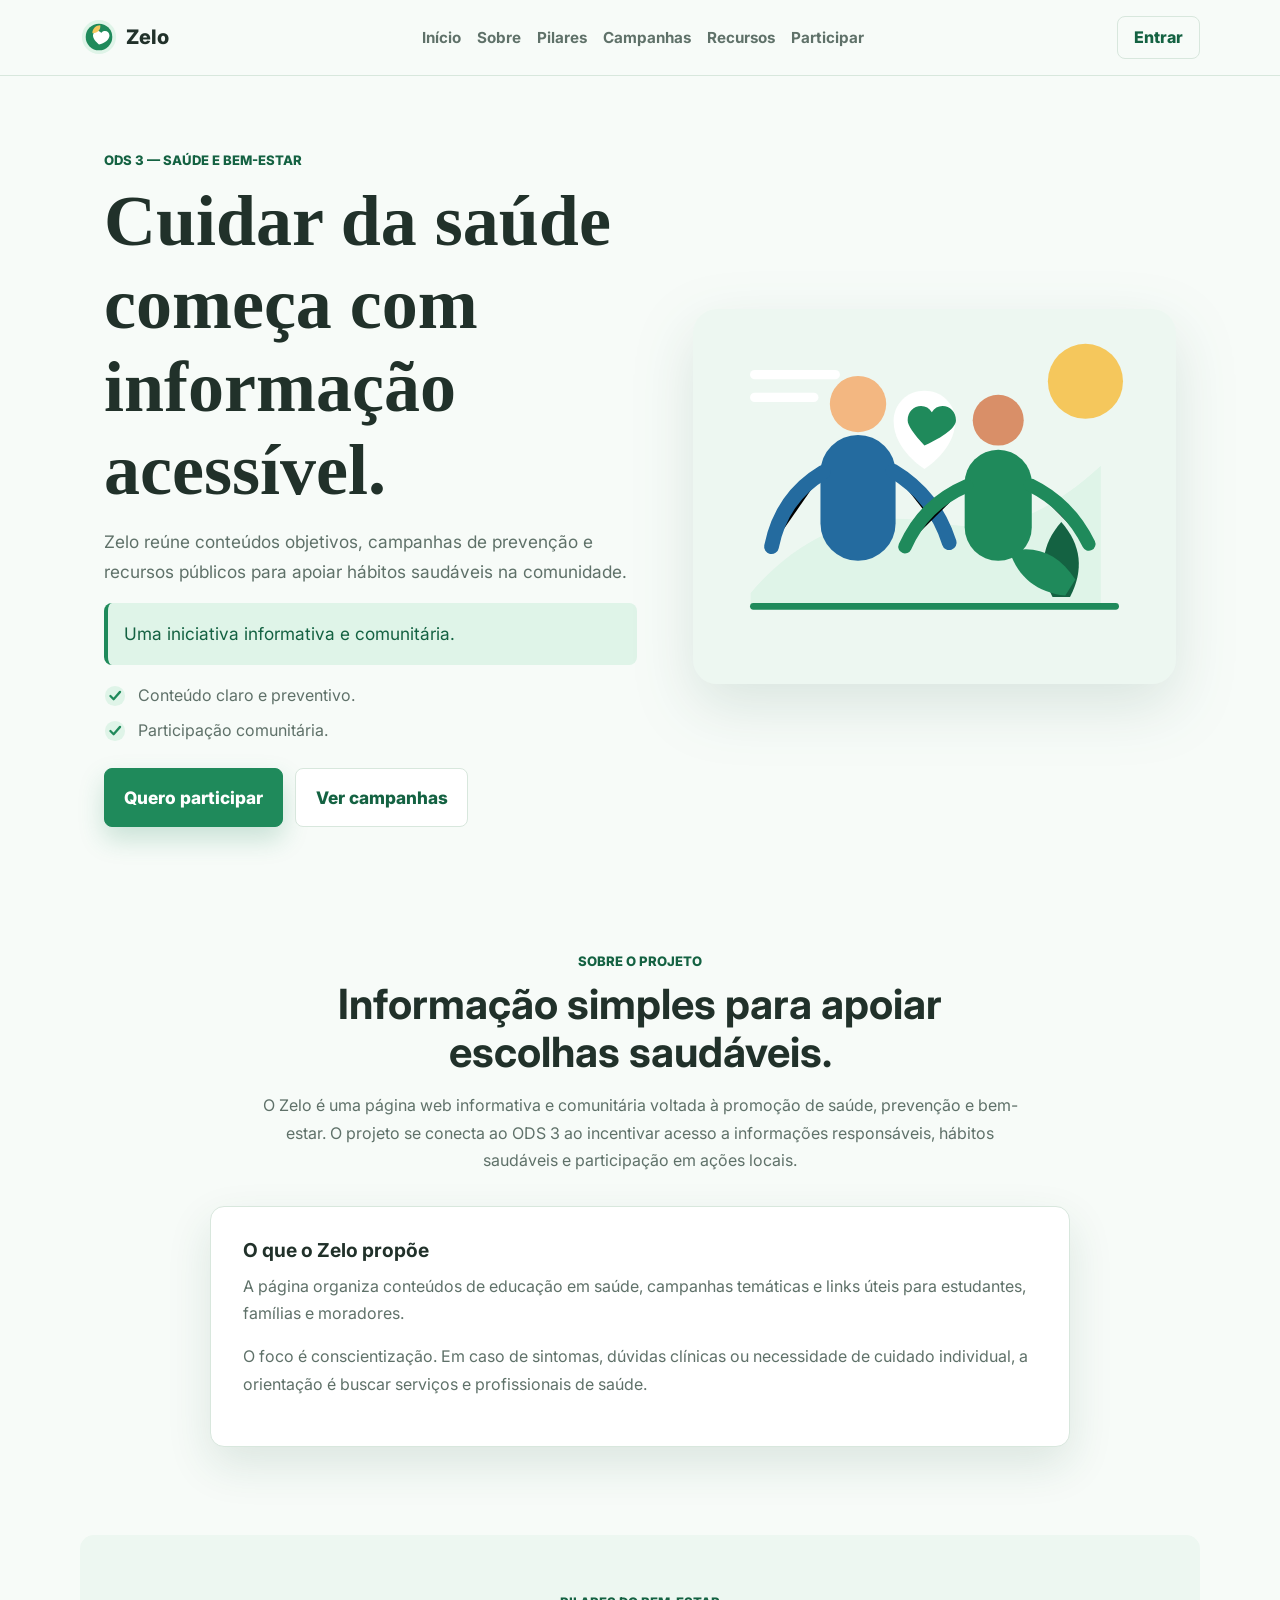
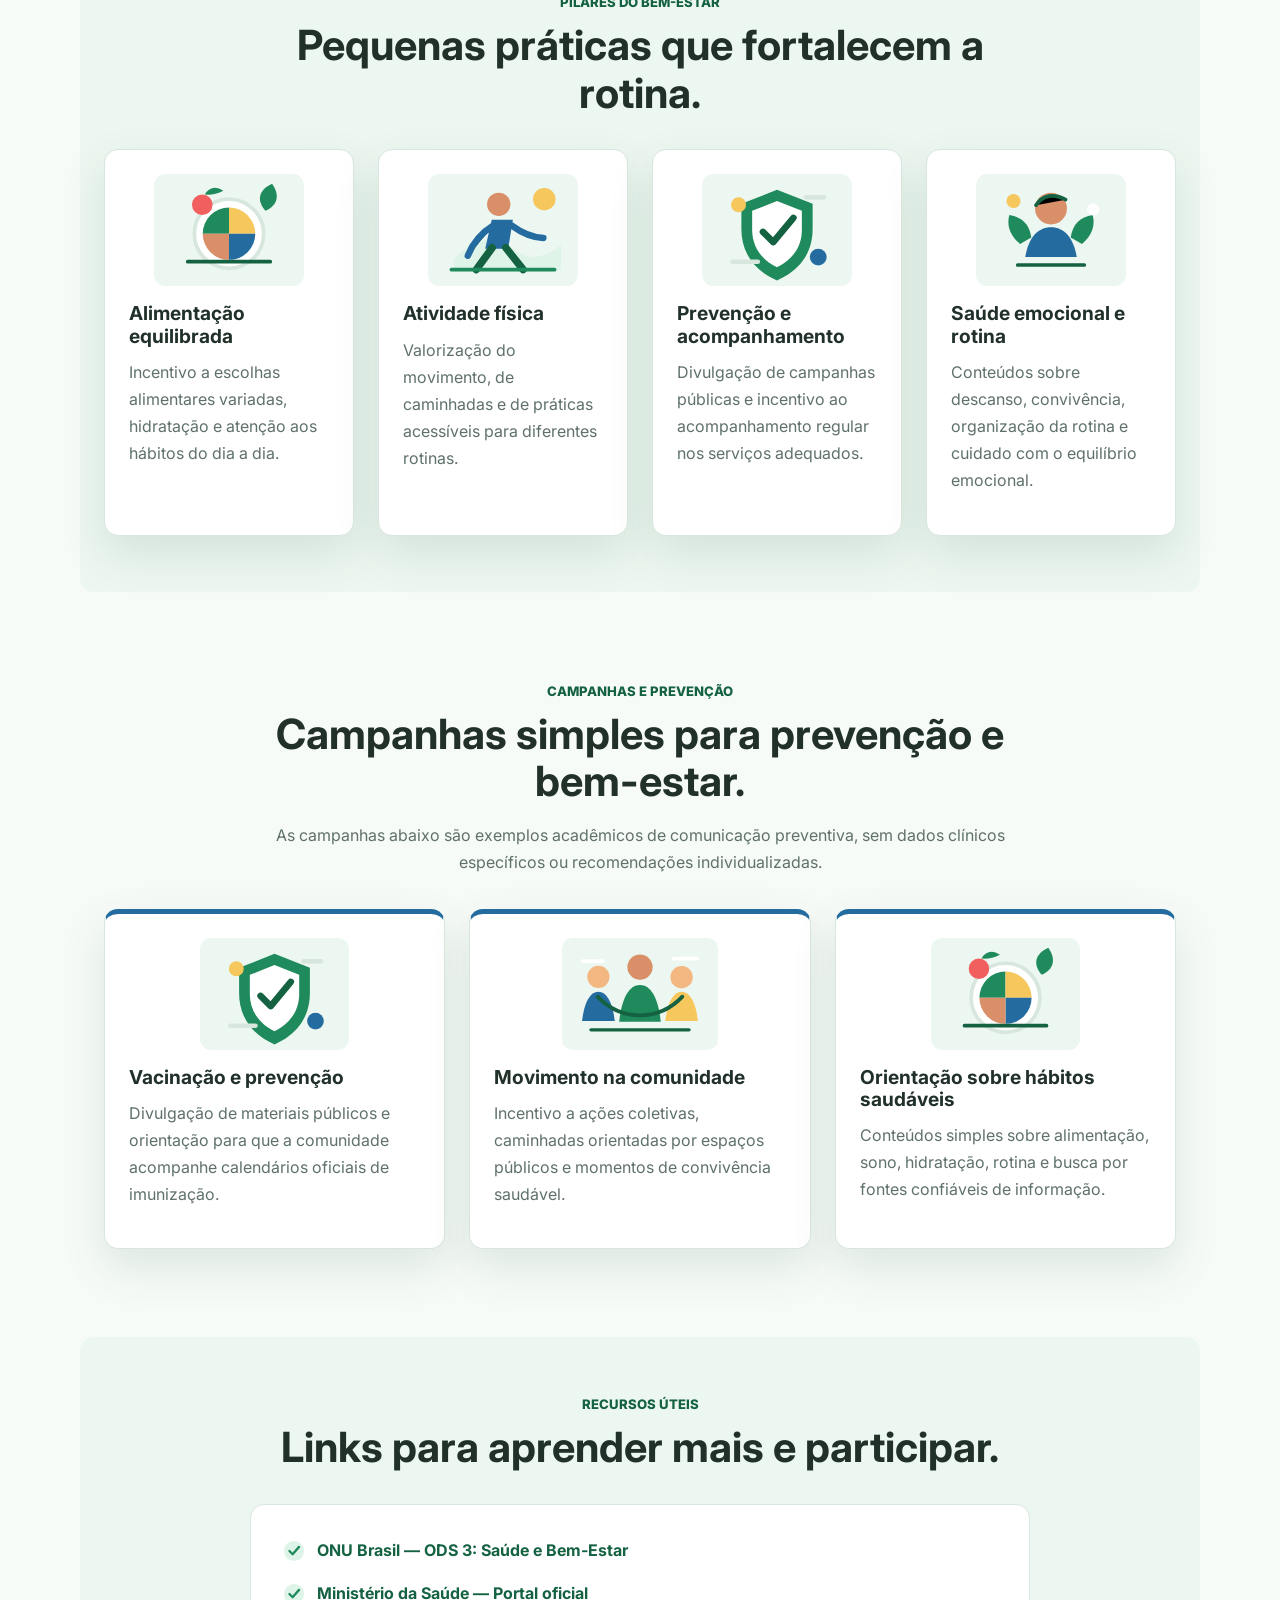
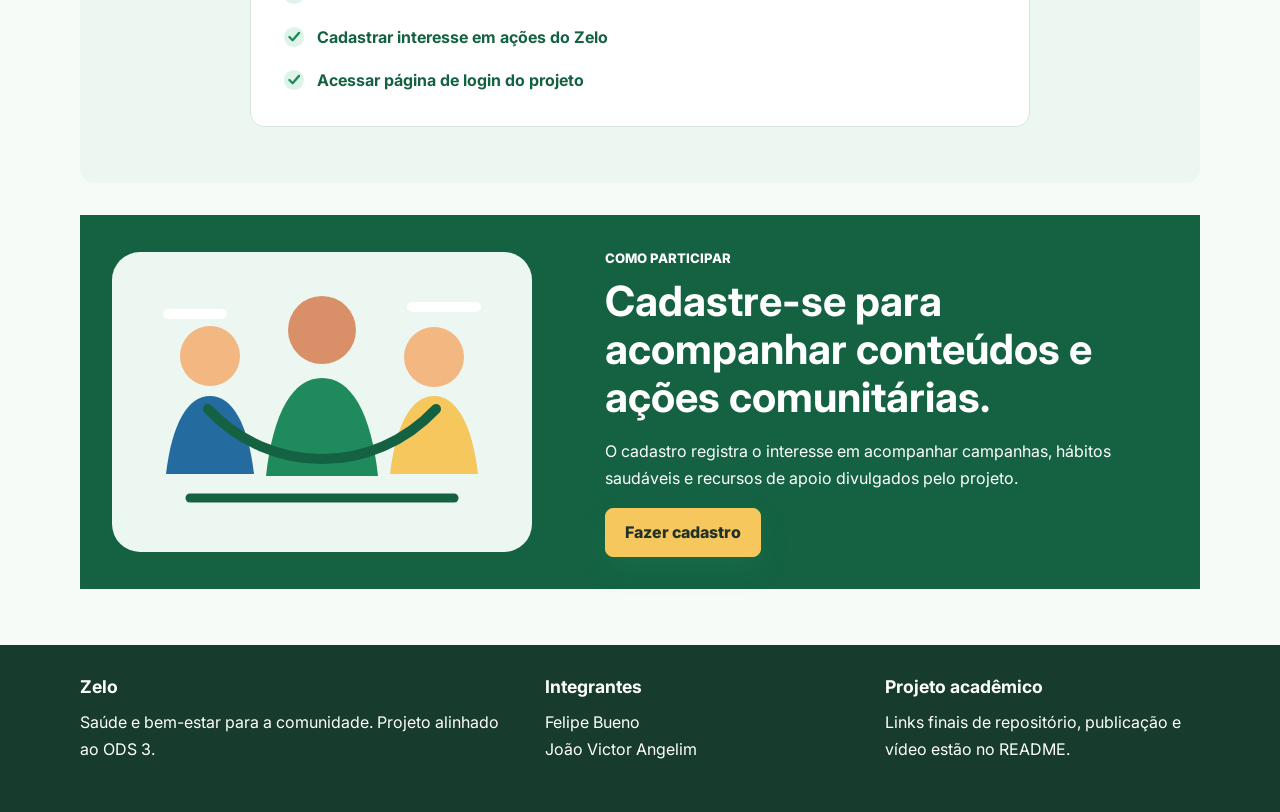
==== index.html @ 1edd9cdd "feat: build zelo website" ====
<!DOCTYPE html>
<html lang="pt-BR">
  <head>
    <meta charset="UTF-8">
    <meta name="viewport" content="width=device-width, initial-scale=1.0">
    <title>Zelo | Saúde e bem-estar para a comunidade</title>
    <link rel="preconnect" href="https://fonts.googleapis.com">
    <link rel="preconnect" href="https://fonts.gstatic.com" crossorigin>
    <link href="https://fonts.googleapis.com/css2?family=Inter:wght@400;600;700;800&display=swap" rel="stylesheet">
    <link rel="stylesheet" href="css/style.css">
  </head>
  <body>
    <header class="page-header">
      <a class="brand" href="index.html" aria-label="Página inicial do Zelo">
        <img src="assets/logo.svg" alt="" class="brand-logo">
        <span>Zelo</span>
      </a>

      <nav class="main-nav" aria-label="Navegação principal">
        <a href="#inicio">Início</a>
        <a href="#sobre">Sobre</a>
        <a href="#pilares">Pilares</a>
        <a href="#campanhas">Campanhas</a>
        <a href="#recursos">Recursos</a>
        <a href="#participar">Participar</a>
      </nav>

      <a class="nav-action" href="login.html">Entrar</a>
    </header>

    <main>
      <section class="hero" id="inicio">
        <article class="hero-content">
          <span class="eyebrow">ODS 3 — Saúde e Bem-Estar</span>
          <h1>Cuidar da saúde começa com informação acessível.</h1>
          <p>
            Zelo reúne conteúdos objetivos, campanhas de prevenção e recursos
            públicos para apoiar hábitos saudáveis na comunidade.
          </p>
          <p class="hero-note">
            Uma iniciativa informativa e comunitária.
          </p>
          <ul class="check-list">
            <li><img src="assets/check-icon.svg" alt="">Conteúdo claro e preventivo.</li>
            <li><img src="assets/check-icon.svg" alt="">Participação comunitária.</li>
          </ul>
          <p class="button-row">
            <a class="button primary-button" href="cadastro.html">Quero participar</a>
            <a class="button secondary-button" href="#campanhas">Ver campanhas</a>
          </p>
        </article>

        <figure class="hero-figure">
          <img src="assets/hero-wellbeing.svg" alt="Pessoas reunidas em uma ação comunitária de bem-estar">
        </figure>
      </section>

      <section class="content-section" id="sobre">
        <header class="section-header">
          <span class="eyebrow">Sobre o projeto</span>
          <h2>Informação simples para apoiar escolhas saudáveis.</h2>
          <p>
            O Zelo é uma página web informativa e comunitária voltada à
            promoção de saúde, prevenção e bem-estar. O projeto se conecta ao
            ODS 3 ao incentivar acesso a informações responsáveis, hábitos
            saudáveis e participação em ações locais.
          </p>
        </header>

        <article class="info-panel">
          <h3>O que o Zelo propõe</h3>
          <p>
            A página organiza conteúdos de educação em saúde, campanhas
            temáticas e links úteis para estudantes, famílias e moradores.
          </p>
          <p>
            O foco é conscientização. Em caso de sintomas, dúvidas clínicas ou
            necessidade de cuidado individual, a orientação é buscar serviços e
            profissionais de saúde.
          </p>
        </article>
      </section>

      <section class="content-section section-soft" id="pilares">
        <header class="section-header">
          <span class="eyebrow">Pilares do bem-estar</span>
          <h2>Pequenas práticas que fortalecem a rotina.</h2>
        </header>

        <section class="card-grid four-columns" aria-label="Pilares do bem-estar">
          <article class="feature-card">
            <img src="assets/healthy-food.svg" alt="Prato com alimentos saudáveis">
            <h3>Alimentação equilibrada</h3>
            <p>
              Incentivo a escolhas alimentares variadas, hidratação e atenção
              aos hábitos do dia a dia.
            </p>
          </article>

          <article class="feature-card">
            <img src="assets/physical-activity.svg" alt="Pessoa caminhando em área verde">
            <h3>Atividade física</h3>
            <p>
              Valorização do movimento, de caminhadas e de práticas acessíveis
              para diferentes rotinas.
            </p>
          </article>

          <article class="feature-card">
            <img src="assets/prevention.svg" alt="Escudo com símbolo de prevenção">
            <h3>Prevenção e acompanhamento</h3>
            <p>
              Divulgação de campanhas públicas e incentivo ao acompanhamento
              regular nos serviços adequados.
            </p>
          </article>

          <article class="feature-card">
            <img src="assets/mental-wellbeing.svg" alt="Pessoa em momento de tranquilidade">
            <h3>Saúde emocional e rotina</h3>
            <p>
              Conteúdos sobre descanso, convivência, organização da rotina e
              cuidado com o equilíbrio emocional.
            </p>
          </article>
        </section>
      </section>

      <section class="content-section" id="campanhas">
        <header class="section-header">
          <span class="eyebrow">Campanhas e prevenção</span>
          <h2>Campanhas simples para prevenção e bem-estar.</h2>
          <p>
            As campanhas abaixo são exemplos acadêmicos de comunicação
            preventiva, sem dados clínicos específicos ou recomendações
            individualizadas.
          </p>
        </header>

        <section class="card-grid three-columns" aria-label="Campanhas de prevenção">
          <article class="campaign-card">
            <img src="assets/prevention.svg" alt="Ícone de prevenção em saúde">
            <h3>Vacinação e prevenção</h3>
            <p>
              Divulgação de materiais públicos e orientação para que a
              comunidade acompanhe calendários oficiais de imunização.
            </p>
          </article>

          <article class="campaign-card">
            <img src="assets/community.svg" alt="Grupo de pessoas participando de uma ação comunitária">
            <h3>Movimento na comunidade</h3>
            <p>
              Incentivo a ações coletivas, caminhadas orientadas por espaços
              públicos e momentos de convivência saudável.
            </p>
          </article>

          <article class="campaign-card">
            <img src="assets/healthy-food.svg" alt="Alimentos representando hábitos saudáveis">
            <h3>Orientação sobre hábitos saudáveis</h3>
            <p>
              Conteúdos simples sobre alimentação, sono, hidratação, rotina e
              busca por fontes confiáveis de informação.
            </p>
          </article>
        </section>
      </section>

      <section class="content-section section-soft" id="recursos">
        <header class="section-header">
          <span class="eyebrow">Recursos úteis</span>
          <h2>Links para aprender mais e participar.</h2>
        </header>

        <ul class="resource-list">
          <li>
            <img src="assets/check-icon.svg" alt="">
            <a href="https://brasil.un.org/pt-br/sdgs/3" target="_blank" rel="noopener noreferrer">
              ONU Brasil — ODS 3: Saúde e Bem-Estar
            </a>
          </li>
          <li>
            <img src="assets/check-icon.svg" alt="">
            <a href="https://www.gov.br/saude/pt-br" target="_blank" rel="noopener noreferrer">
              Ministério da Saúde — Portal oficial
            </a>
          </li>
          <li>
            <img src="assets/check-icon.svg" alt="">
            <a href="cadastro.html">Cadastrar interesse em ações do Zelo</a>
          </li>
          <li>
            <img src="assets/check-icon.svg" alt="">
            <a href="login.html">Acessar página de login do projeto</a>
          </li>
        </ul>
      </section>

      <section class="participation-section" id="participar">
        <figure>
          <img src="assets/community.svg" alt="Comunidade reunida para uma atividade de bem-estar">
        </figure>
        <article>
          <span class="eyebrow">Como participar</span>
          <h2>Cadastre-se para acompanhar conteúdos e ações comunitárias.</h2>
          <p>
            O cadastro registra o interesse em acompanhar campanhas, hábitos
            saudáveis e recursos de apoio divulgados pelo projeto.
          </p>
          <a class="button primary-button" href="cadastro.html">Fazer cadastro</a>
        </article>
      </section>
    </main>

    <footer class="page-footer">
      <section>
        <h2>Zelo</h2>
        <p>Saúde e bem-estar para a comunidade. Projeto alinhado ao ODS 3.</p>
      </section>

      <section>
        <h2>Integrantes</h2>
        <ul>
          <li><a href="curriculo-felipe.html">Felipe Bueno</a></li>
          <li><a href="curriculo-joao.html">João Victor Angelim</a></li>
        </ul>
      </section>

      <section>
        <h2>Projeto acadêmico</h2>
        <p>Links finais de repositório, publicação e vídeo estão no README.</p>
      </section>
    </footer>
  </body>
</html>
---- css/style.css ----
:root {
  --color-primary: #1f8a5b;
  --color-primary-dark: #146242;
  --color-primary-light: #dff4e8;
  --color-blue: #246b9f;
  --color-yellow: #f5c75c;
  --color-background: #f7fbf8;
  --color-surface: #ffffff;
  --color-surface-soft: #edf7f1;
  --color-text: #21312a;
  --color-muted: #5f7169;
  --color-border: #d8e7dd;
  --shadow-soft: 0 18px 45px rgba(25, 84, 58, 0.12);
  --radius-small: 8px;
  --radius-medium: 14px;
  --space-xs: 0.5rem;
  --space-sm: 0.75rem;
  --space-md: 1rem;
  --space-lg: 1.5rem;
  --space-xl: 2rem;
  --space-2xl: 3.5rem;
  --container: 1120px;
}

* {
  box-sizing: border-box;
}

html {
  scroll-behavior: smooth;
}

[id] {
  scroll-margin-top: 96px;
}

body {
  margin: 0;
  background: var(--color-background);
  color: var(--color-text);
}

img {
  display: block;
  max-width: 100%;
}

a {
  color: var(--color-primary-dark);
  text-decoration: none;
}

a:hover {
  text-decoration: underline;
}

a:focus-visible,
button:focus-visible,
input:focus-visible,
select:focus-visible,
textarea:focus-visible {
  outline: 3px solid rgba(36, 107, 159, 0.35);
  outline-offset: 3px;
}

body,
button,
input,
select,
textarea {
  font-family: "Inter", Arial, sans-serif;
}

h1,
h2,
h3,
p {
  margin-top: 0;
}

h1,
h2,
h3 {
  line-height: 1.15;
}

h1 {
  font-family: Georgia, "Times New Roman", serif;
  font-size: clamp(2.35rem, 6vw, 4.5rem);
  margin-bottom: var(--space-md);
}

h2 {
  font-size: clamp(1.75rem, 4vw, 2.6rem);
  margin-bottom: var(--space-md);
}

h3 {
  font-size: 1.2rem;
  margin-bottom: var(--space-sm);
}

p,
li {
  color: var(--color-muted);
  line-height: 1.7;
}

.eyebrow {
  color: var(--color-primary-dark);
  display: inline-block;
  font-size: 0.82rem;
  font-weight: 800;
  letter-spacing: 0;
  margin-bottom: var(--space-sm);
  text-transform: uppercase;
}

.button {
  align-items: center;
  border-radius: var(--radius-small);
  display: inline-flex;
  font-weight: 800;
  justify-content: center;
  min-height: 46px;
  padding: 0.85rem 1.2rem;
  text-decoration: none;
  transition: transform 160ms ease, box-shadow 160ms ease, background-color 160ms ease;
}

.button:hover {
  text-decoration: none;
  transform: translateY(-1px);
}

.primary-button {
  background: var(--color-primary);
  border: 1px solid var(--color-primary);
  color: var(--color-surface);
  box-shadow: 0 12px 26px rgba(31, 138, 91, 0.22);
}

.primary-button:hover {
  background: var(--color-primary-dark);
}

.secondary-button {
  background: var(--color-surface);
  border: 1px solid var(--color-border);
  color: var(--color-primary-dark);
}

.button-row {
  display: flex;
  flex-wrap: wrap;
  gap: var(--space-sm);
}

.section-header {
  margin: 0 auto var(--space-xl);
  max-width: 760px;
  text-align: center;
}

.content-section {
  margin: 0 auto;
  max-width: var(--container);
  padding: var(--space-2xl) var(--space-lg);
}

.section-soft {
  background: var(--color-surface-soft);
  border-radius: var(--radius-medium);
  margin-bottom: var(--space-xl);
  margin-top: var(--space-xl);
}

.page-header {
  align-items: center;
  background: var(--color-background);
  border-bottom: 1px solid var(--color-border);
  display: flex;
  gap: var(--space-lg);
  justify-content: space-between;
  padding: var(--space-md) max(var(--space-lg), calc((100vw - var(--container)) / 2));
  position: sticky;
  top: 0;
  z-index: 20;
}

.brand {
  align-items: center;
  color: var(--color-text);
  display: inline-flex;
  font-size: 1.25rem;
  font-weight: 800;
  gap: var(--space-xs);
}

.brand:hover {
  text-decoration: none;
}

.brand-logo {
  height: 38px;
  width: 38px;
}

.main-nav {
  align-items: center;
  display: flex;
  flex-wrap: wrap;
  gap: var(--space-md);
  justify-content: center;
}

.main-nav a {
  color: var(--color-muted);
  font-size: 0.95rem;
  font-weight: 700;
}

.main-nav a:hover,
.nav-action:hover {
  color: var(--color-primary-dark);
}

.nav-action {
  border: 1px solid var(--color-border);
  border-radius: var(--radius-small);
  color: var(--color-primary-dark);
  font-weight: 800;
  padding: 0.65rem 1rem;
}

.nav-action:hover {
  background: var(--color-primary-light);
  text-decoration: none;
}

.hero {
  align-items: center;
  display: grid;
  gap: var(--space-2xl);
  grid-template-columns: minmax(0, 1.05fr) minmax(300px, 0.95fr);
  margin: 0 auto;
  max-width: var(--container);
  min-height: calc(100vh - 82px);
  padding: var(--space-2xl) var(--space-lg) var(--space-xl);
}

.hero-content p {
  font-size: 1.08rem;
}

.hero-note {
  background: var(--color-primary-light);
  border-left: 4px solid var(--color-primary);
  border-radius: var(--radius-small);
  color: var(--color-primary-dark);
  padding: var(--space-md);
}

.hero-figure {
  margin: 0;
}

.hero-figure img {
  filter: drop-shadow(0 22px 30px rgba(24, 86, 58, 0.13));
}

.check-list {
  display: grid;
  gap: var(--space-xs);
  list-style: none;
  margin: 0 0 var(--space-lg);
  padding: 0;
}

.check-list li,
.resource-list li {
  align-items: center;
  display: flex;
  gap: var(--space-sm);
}

.check-list img,
.resource-list img {
  flex: 0 0 22px;
  height: 22px;
  width: 22px;
}

.info-panel {
  background: var(--color-surface);
  border: 1px solid var(--color-border);
  border-radius: var(--radius-medium);
  box-shadow: var(--shadow-soft);
  margin: 0 auto;
  max-width: 860px;
  padding: var(--space-xl);
}

.card-grid {
  display: grid;
  gap: var(--space-lg);
}

.four-columns {
  grid-template-columns: repeat(4, minmax(0, 1fr));
}

.three-columns {
  grid-template-columns: repeat(3, minmax(0, 1fr));
}

.feature-card,
.campaign-card {
  background: var(--color-surface);
  border: 1px solid var(--color-border);
  border-radius: var(--radius-medium);
  box-shadow: var(--shadow-soft);
  padding: var(--space-lg);
}

.feature-card img,
.campaign-card img {
  height: 112px;
  margin-bottom: var(--space-md);
  object-fit: contain;
  width: 100%;
}

.campaign-card {
  border-top: 5px solid var(--color-blue);
}

.resource-list {
  background: var(--color-surface);
  border: 1px solid var(--color-border);
  border-radius: var(--radius-medium);
  display: grid;
  gap: var(--space-md);
  list-style: none;
  margin: 0 auto;
  max-width: 780px;
  padding: var(--space-xl);
}

.resource-list a {
  font-weight: 700;
}

.participation-section {
  align-items: center;
  background: var(--color-primary-dark);
  color: var(--color-surface);
  display: grid;
  gap: var(--space-xl);
  grid-template-columns: 0.9fr 1.1fr;
  margin: var(--space-xl) auto var(--space-2xl);
  max-width: var(--container);
  padding: var(--space-xl);
}

.participation-section figure {
  margin: 0;
}

.participation-section h2,
.participation-section p,
.participation-section .eyebrow {
  color: var(--color-surface);
}

.participation-section .primary-button {
  background: var(--color-yellow);
  border-color: var(--color-yellow);
  color: var(--color-text);
}

.form-page {
  display: grid;
  min-height: calc(100vh - 180px);
  padding: var(--space-2xl) var(--space-lg);
  place-items: center;
}

.form-card {
  background: var(--color-surface);
  border: 1px solid var(--color-border);
  border-radius: var(--radius-medium);
  box-shadow: var(--shadow-soft);
  max-width: 720px;
  padding: var(--space-xl);
  width: 100%;
}

.small-form {
  max-width: 520px;
}

form {
  display: grid;
  gap: var(--space-sm);
}

label {
  color: var(--color-text);
  font-weight: 800;
}

input,
select,
textarea {
  background: var(--color-background);
  border: 1px solid var(--color-border);
  border-radius: var(--radius-small);
  color: var(--color-text);
  font-size: 1rem;
  margin-bottom: var(--space-sm);
  min-height: 46px;
  padding: 0.8rem 0.9rem;
  width: 100%;
}

textarea {
  resize: vertical;
}

form .button {
  cursor: pointer;
  font-size: 1rem;
  margin-top: var(--space-sm);
}

.form-links {
  margin: var(--space-lg) 0 0;
  text-align: center;
}

.resume-page {
  margin: 0 auto;
  max-width: 900px;
  padding: var(--space-2xl) var(--space-lg);
}

.resume-card {
  background: var(--color-surface);
  border: 1px solid var(--color-border);
  border-radius: var(--radius-medium);
  box-shadow: var(--shadow-soft);
  padding: var(--space-xl);
}

.resume-header {
  border-bottom: 1px solid var(--color-border);
  margin-bottom: var(--space-xl);
  padding-bottom: var(--space-lg);
}

.resume-card section {
  margin-bottom: var(--space-lg);
}

.resume-card ul {
  padding-left: 1.2rem;
}

.page-footer {
  background: #173b2d;
  color: var(--color-surface);
  display: grid;
  gap: var(--space-lg);
  grid-template-columns: 1.4fr 1fr 1fr;
  padding: var(--space-xl) max(var(--space-lg), calc((100vw - var(--container)) / 2));
}

.page-footer h2,
.page-footer p,
.page-footer li,
.page-footer a {
  color: var(--color-surface);
}

.page-footer h2 {
  font-size: 1.1rem;
  margin-bottom: var(--space-sm);
}

.page-footer ul {
  list-style: none;
  margin: 0;
  padding: 0;
}

.compact-footer {
  align-items: center;
  display: flex;
  justify-content: space-between;
}

.compact-footer p {
  margin: 0;
}

@media (max-width: 900px) {
  .page-header {
    align-items: flex-start;
    flex-direction: column;
  }

  .main-nav {
    justify-content: flex-start;
  }

  .hero,
  .participation-section {
    grid-template-columns: 1fr;
  }

  .hero {
    min-height: auto;
  }

  .four-columns,
  .three-columns,
  .page-footer {
    grid-template-columns: 1fr 1fr;
  }
}

@media (max-width: 620px) {
  .content-section,
  .form-page,
  .resume-page,
  .hero {
    padding-left: var(--space-md);
    padding-right: var(--space-md);
  }

  .four-columns,
  .three-columns,
  .page-footer,
  .compact-footer {
    grid-template-columns: 1fr;
  }

  .compact-footer {
    align-items: flex-start;
    flex-direction: column;
  }

  .button-row,
  .button {
    width: 100%;
  }

  .section-soft {
    border-radius: 0;
  }
}
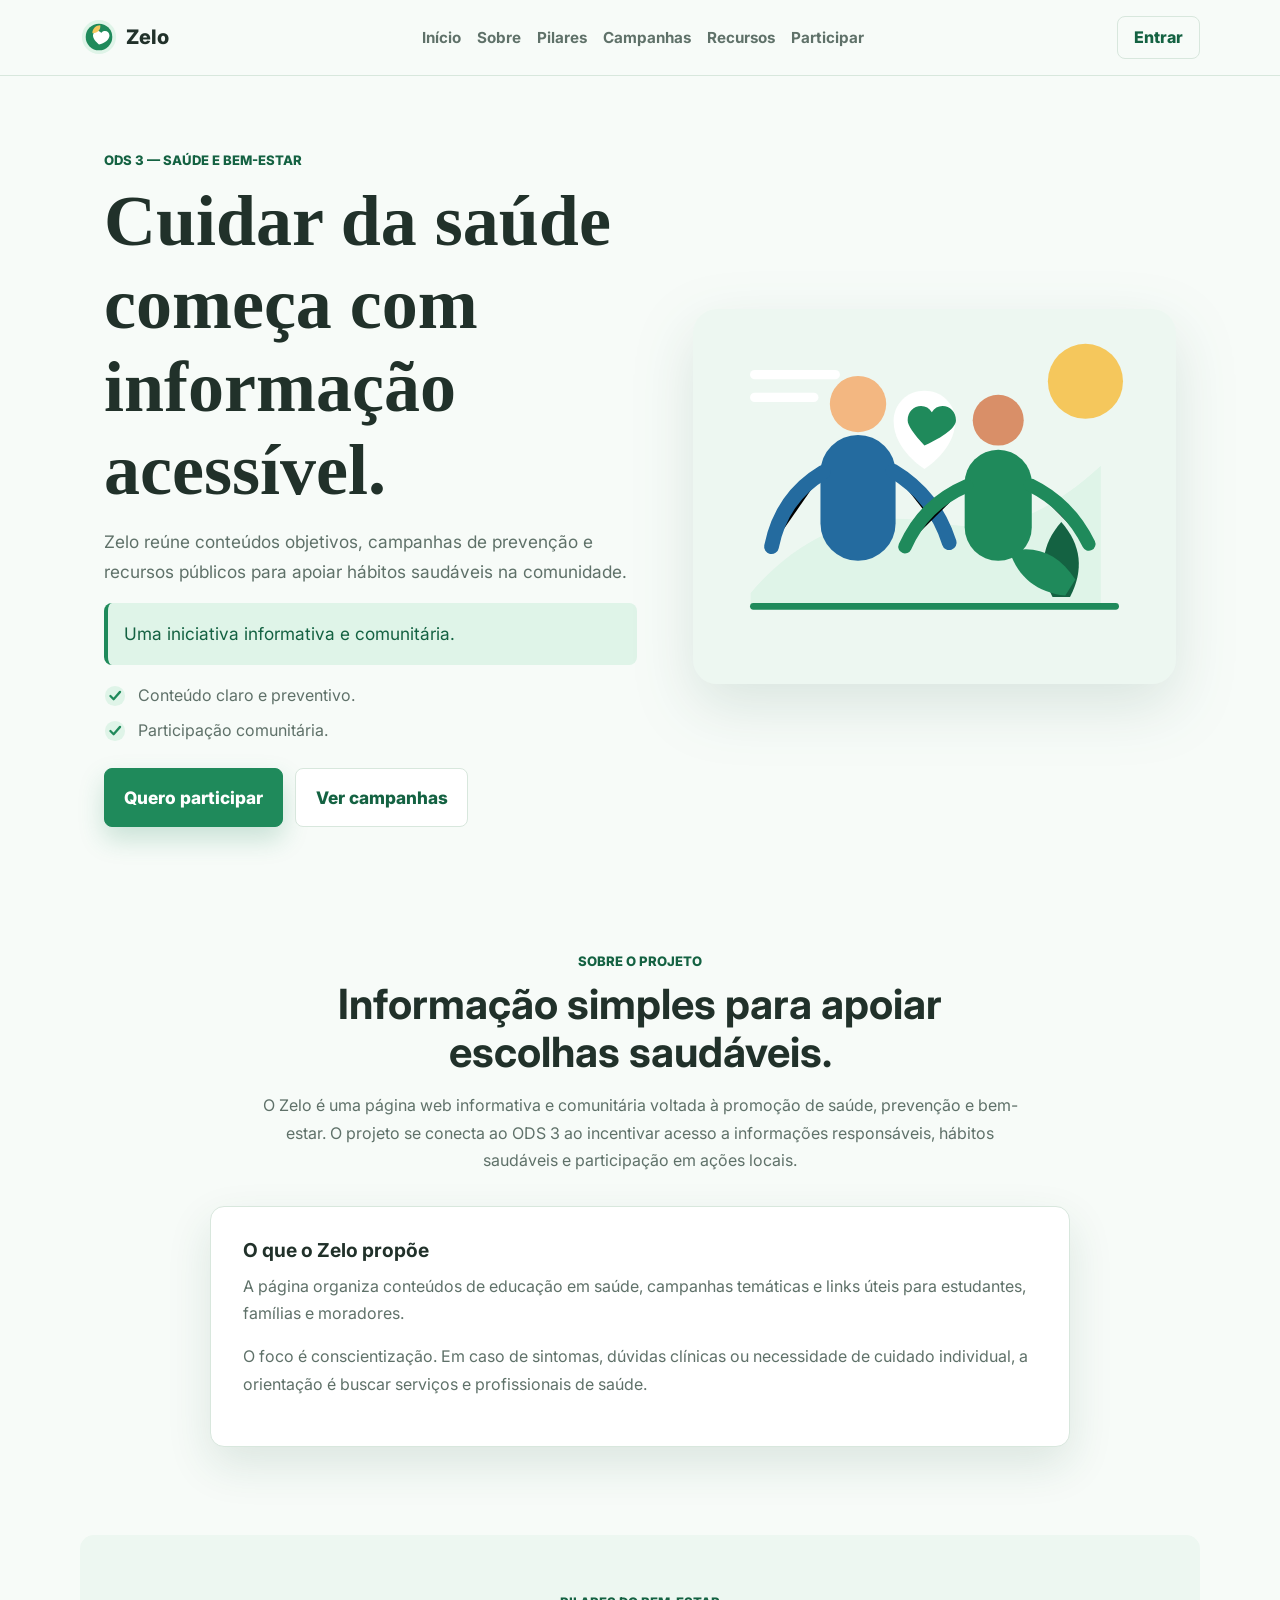
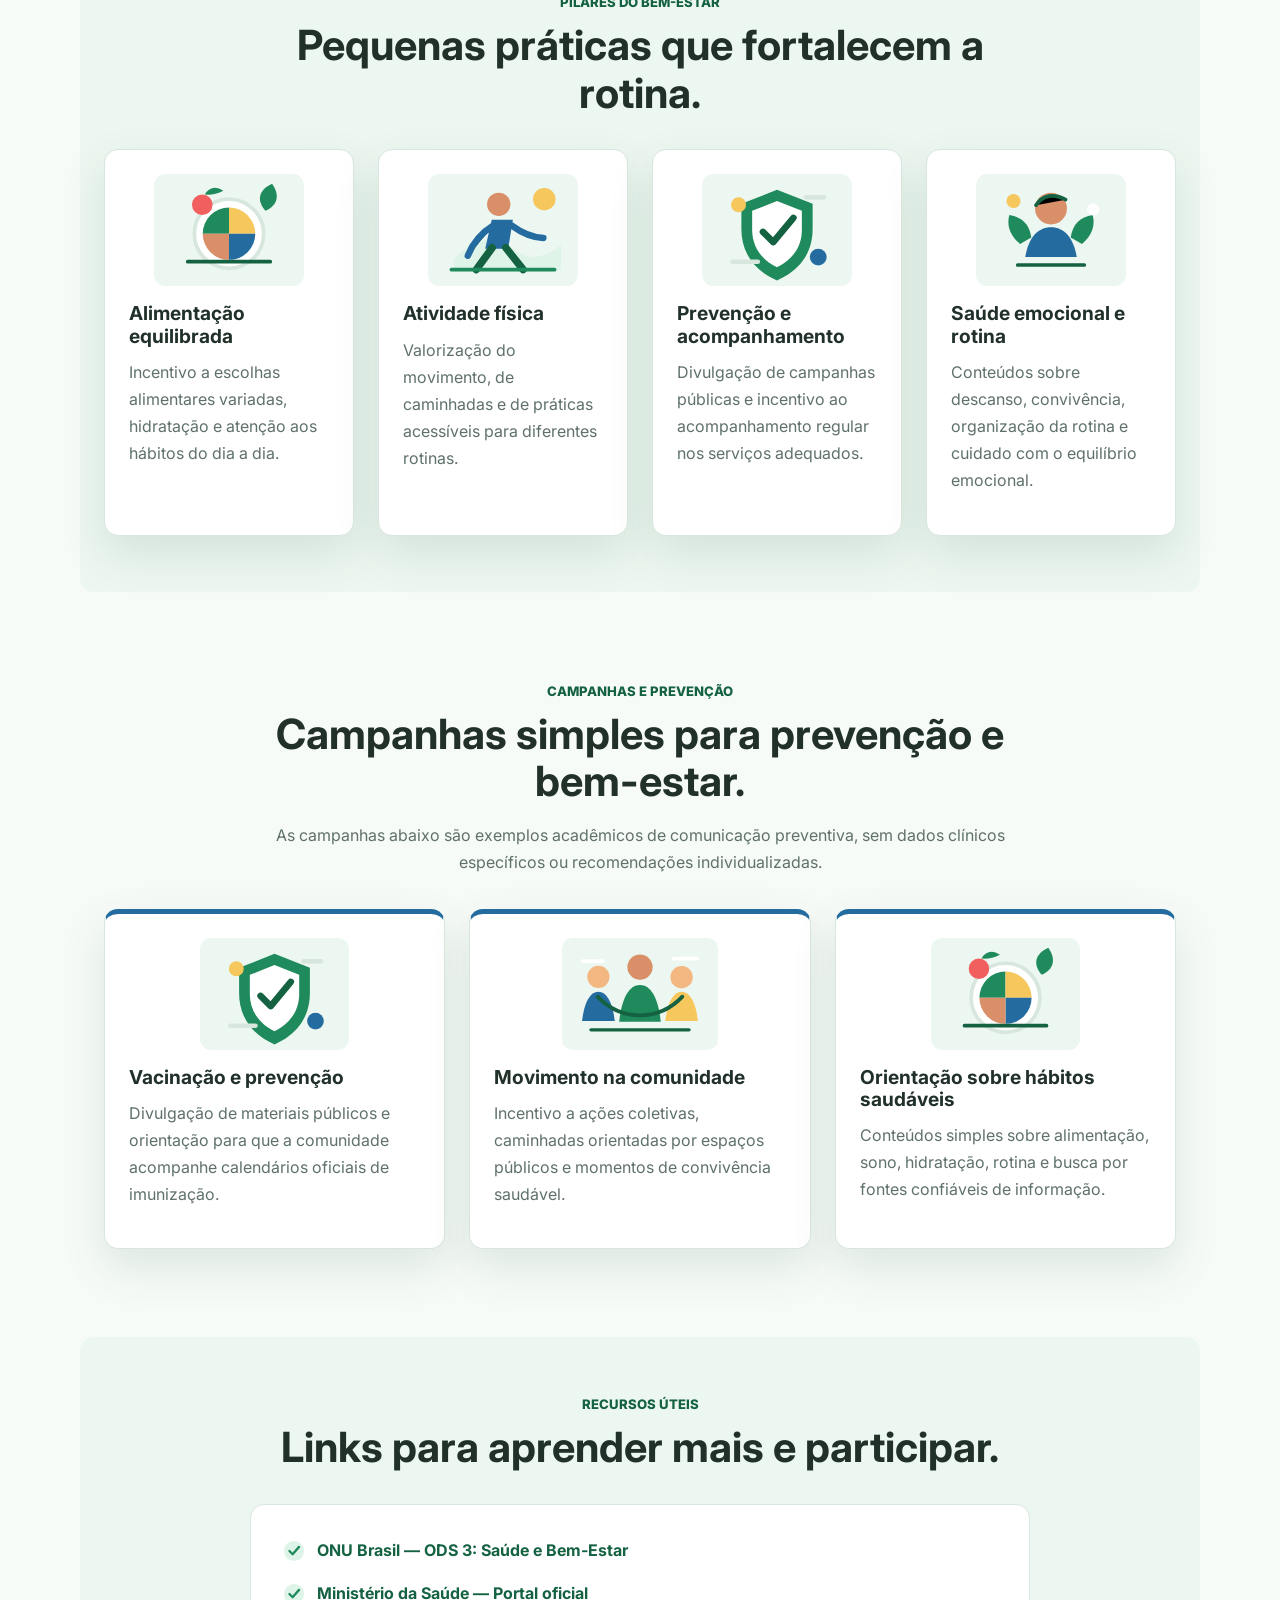
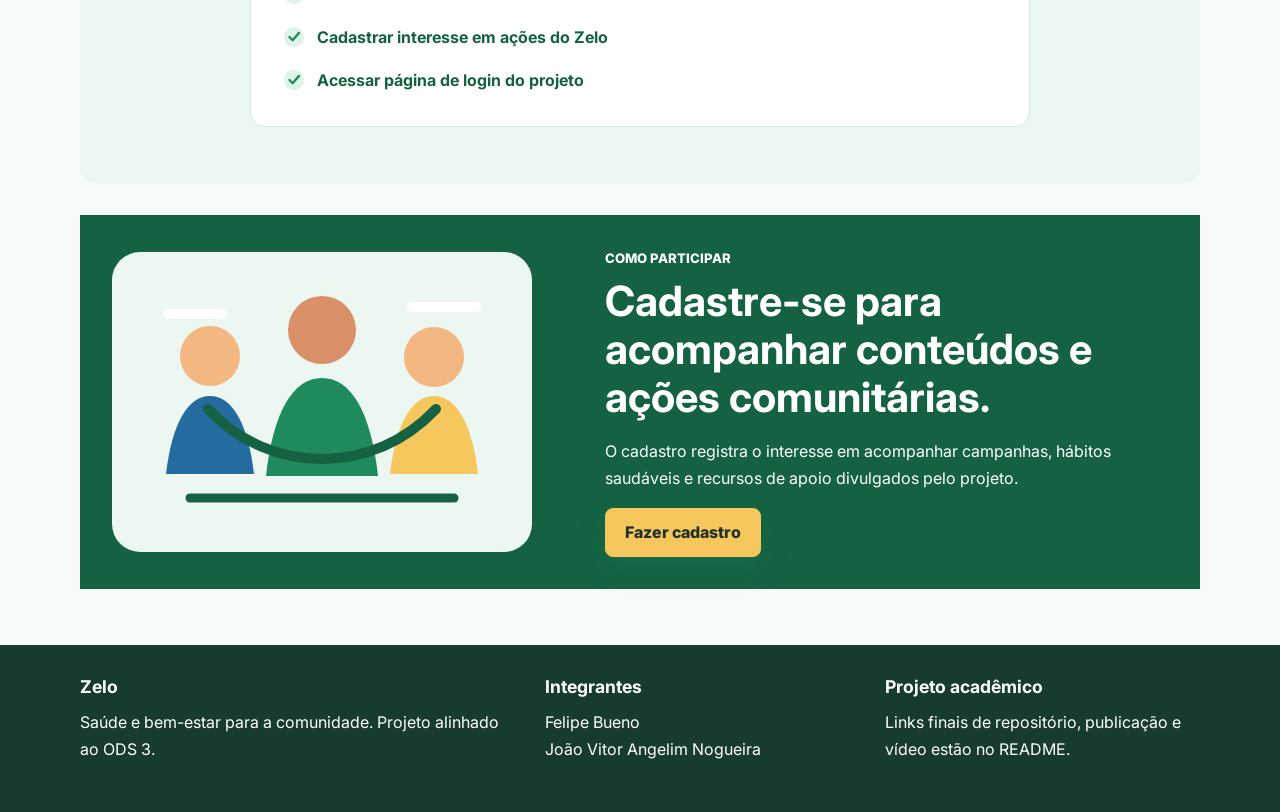
==== commit d8c5a02f: "fix: standardize joao resume name" ====
--- a/index.html
+++ b/index.html
@@ -29,10 +29,10 @@
     </header>
 
     <main>
-      <section class="hero" id="inicio">
+      <div class="hero" id="inicio">
         <article class="hero-content">
           <span class="eyebrow">ODS 3 — Saúde e Bem-Estar</span>
-          <h1>Cuidar da saúde começa com informação acessível.</h1>
+          <h1 id="hero-title">Cuidar da saúde começa com informação acessível.</h1>
           <p>
             Zelo reúne conteúdos objetivos, campanhas de prevenção e recursos
             públicos para apoiar hábitos saudáveis na comunidade.
@@ -53,12 +53,12 @@
         <figure class="hero-figure">
           <img src="assets/hero-wellbeing.svg" alt="Pessoas reunidas em uma ação comunitária de bem-estar">
         </figure>
-      </section>
-
-      <section class="content-section" id="sobre">
+      </div>
+
+      <section class="content-section" id="sobre" aria-labelledby="sobre-title">
         <header class="section-header">
           <span class="eyebrow">Sobre o projeto</span>
-          <h2>Informação simples para apoiar escolhas saudáveis.</h2>
+          <h2 id="sobre-title">Informação simples para apoiar escolhas saudáveis.</h2>
           <p>
             O Zelo é uma página web informativa e comunitária voltada à
             promoção de saúde, prevenção e bem-estar. O projeto se conecta ao
@@ -81,13 +81,13 @@
         </article>
       </section>
 
-      <section class="content-section section-soft" id="pilares">
+      <section class="content-section section-soft" id="pilares" aria-labelledby="pilares-title">
         <header class="section-header">
           <span class="eyebrow">Pilares do bem-estar</span>
-          <h2>Pequenas práticas que fortalecem a rotina.</h2>
-        </header>
-
-        <section class="card-grid four-columns" aria-label="Pilares do bem-estar">
+          <h2 id="pilares-title">Pequenas práticas que fortalecem a rotina.</h2>
+        </header>
+
+        <div class="card-grid four-columns">
           <article class="feature-card">
             <img src="assets/healthy-food.svg" alt="Prato com alimentos saudáveis">
             <h3>Alimentação equilibrada</h3>
@@ -123,13 +123,13 @@
               cuidado com o equilíbrio emocional.
             </p>
           </article>
-        </section>
-      </section>
-
-      <section class="content-section" id="campanhas">
+        </div>
+      </section>
+
+      <section class="content-section" id="campanhas" aria-labelledby="campanhas-title">
         <header class="section-header">
           <span class="eyebrow">Campanhas e prevenção</span>
-          <h2>Campanhas simples para prevenção e bem-estar.</h2>
+          <h2 id="campanhas-title">Campanhas simples para prevenção e bem-estar.</h2>
           <p>
             As campanhas abaixo são exemplos acadêmicos de comunicação
             preventiva, sem dados clínicos específicos ou recomendações
@@ -137,7 +137,7 @@
           </p>
         </header>
 
-        <section class="card-grid three-columns" aria-label="Campanhas de prevenção">
+        <div class="card-grid three-columns">
           <article class="campaign-card">
             <img src="assets/prevention.svg" alt="Ícone de prevenção em saúde">
             <h3>Vacinação e prevenção</h3>
@@ -164,13 +164,13 @@
               busca por fontes confiáveis de informação.
             </p>
           </article>
-        </section>
-      </section>
-
-      <section class="content-section section-soft" id="recursos">
+        </div>
+      </section>
+
+      <section class="content-section section-soft" id="recursos" aria-labelledby="recursos-title">
         <header class="section-header">
           <span class="eyebrow">Recursos úteis</span>
-          <h2>Links para aprender mais e participar.</h2>
+          <h2 id="recursos-title">Links para aprender mais e participar.</h2>
         </header>
 
         <ul class="resource-list">
@@ -197,20 +197,20 @@
         </ul>
       </section>
 
-      <section class="participation-section" id="participar">
+      <div class="participation-section" id="participar">
         <figure>
           <img src="assets/community.svg" alt="Comunidade reunida para uma atividade de bem-estar">
         </figure>
         <article>
           <span class="eyebrow">Como participar</span>
-          <h2>Cadastre-se para acompanhar conteúdos e ações comunitárias.</h2>
+          <h2 id="participar-title">Cadastre-se para acompanhar conteúdos e ações comunitárias.</h2>
           <p>
             O cadastro registra o interesse em acompanhar campanhas, hábitos
             saudáveis e recursos de apoio divulgados pelo projeto.
           </p>
           <a class="button primary-button" href="cadastro.html">Fazer cadastro</a>
         </article>
-      </section>
+      </div>
     </main>
 
     <footer class="page-footer">
@@ -223,7 +223,7 @@
         <h2>Integrantes</h2>
         <ul>
           <li><a href="curriculo-felipe.html">Felipe Bueno</a></li>
-          <li><a href="curriculo-joao.html">João Victor Angelim</a></li>
+          <li><a href="curriculo-joao.html">João Vitor Angelim Nogueira</a></li>
         </ul>
       </section>
 
--- a/css/style.css
+++ b/css/style.css
@@ -560,3 +560,121 @@
     border-radius: 0;
   }
 }
+
+.cv-main {
+  margin: 0 auto;
+  max-width: 980px;
+  padding: var(--space-2xl) var(--space-lg);
+}
+
+.cv-card {
+  background: var(--color-surface);
+  border: 1px solid var(--color-border);
+  border-radius: var(--radius-medium);
+  box-shadow: var(--shadow-soft);
+  padding: var(--space-xl);
+}
+
+.cv-header {
+  align-items: center;
+  border-bottom: 1px solid var(--color-border);
+  display: grid;
+  gap: var(--space-xl);
+  grid-template-columns: 180px 1fr;
+  margin-bottom: var(--space-xl);
+  padding-bottom: var(--space-xl);
+}
+
+.cv-photo {
+  margin: 0;
+}
+
+.cv-photo img {
+  aspect-ratio: 4 / 5;
+  border: 4px solid var(--color-primary-light);
+  border-radius: var(--radius-medium);
+  object-fit: cover;
+  width: 100%;
+}
+
+.cv-intro h1 {
+  margin-bottom: var(--space-sm);
+}
+
+.cv-intro p {
+  color: var(--color-primary-dark);
+  font-weight: 800;
+}
+
+.cv-section {
+  border-bottom: 1px solid var(--color-border);
+  margin-bottom: var(--space-lg);
+  padding-bottom: var(--space-lg);
+}
+
+.cv-section h2 {
+  color: var(--color-primary-dark);
+  font-size: 1.35rem;
+}
+
+.cv-section h3 {
+  color: var(--color-text);
+  font-size: 1.08rem;
+}
+
+.cv-section strong {
+  color: var(--color-text);
+}
+
+.cv-list {
+  display: grid;
+  gap: var(--space-xs);
+  list-style: none;
+  margin: 0;
+  padding: 0;
+}
+
+.cv-project {
+  border-top: 1px solid var(--color-border);
+  padding-top: var(--space-md);
+}
+
+.cv-project + .cv-project {
+  margin-top: var(--space-lg);
+}
+
+.cv-period {
+  color: var(--color-muted);
+  font-size: 0.95rem;
+}
+
+.cv-footer {
+  align-items: center;
+  display: flex;
+  flex-wrap: wrap;
+  gap: var(--space-md);
+  justify-content: space-between;
+}
+
+.cv-footer p {
+  margin: 0;
+}
+
+@media (max-width: 700px) {
+  .cv-main {
+    padding-left: var(--space-md);
+    padding-right: var(--space-md);
+  }
+
+  .cv-card {
+    padding: var(--space-lg);
+  }
+
+  .cv-header {
+    grid-template-columns: 1fr;
+  }
+
+  .cv-photo {
+    max-width: 180px;
+  }
+}
